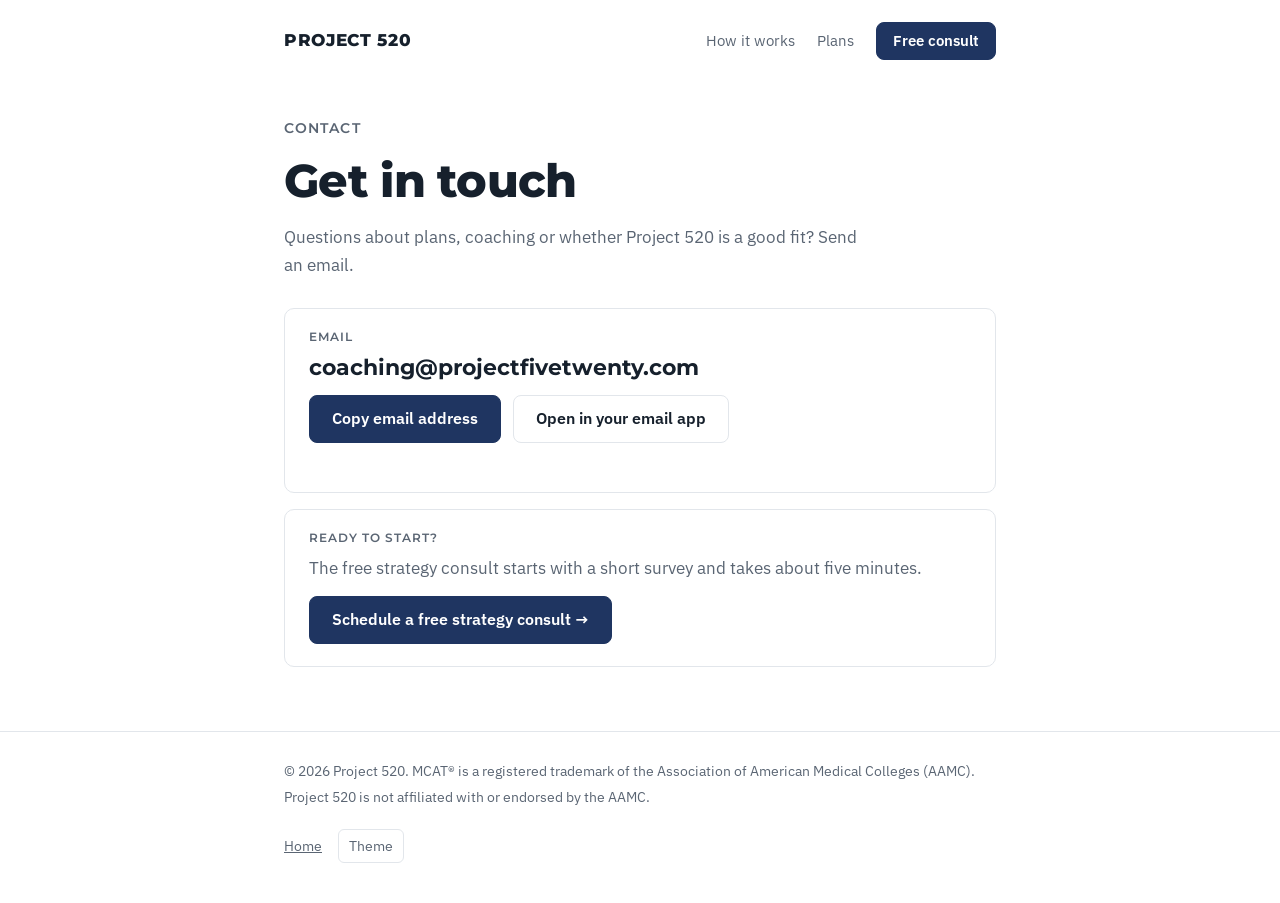
==== contact/index.html @ a98c102a "Add files via upload" ====
<!doctype html>
<html lang="en">
<head>
<meta charset="utf-8">
<meta name="viewport" content="width=device-width, initial-scale=1">
<title>Contact · Project 520</title>
<meta name="description" content="Get in touch with Project 520 about MCAT prep planning and coaching.">
<link rel="icon" href="data:image/svg+xml,%3Csvg xmlns='http://www.w3.org/2000/svg' viewBox='0 0 64 64'%3E%3Crect width='64' height='64' rx='14' fill='%231f3561'/%3E%3Ctext x='32' y='42' font-family='Arial' font-weight='700' font-size='26' fill='white' text-anchor='middle'%3E520%3C/text%3E%3C/svg%3E">
<link rel="preconnect" href="https://fonts.googleapis.com">
<link rel="preconnect" href="https://fonts.gstatic.com" crossorigin>
<link rel="stylesheet" href="https://fonts.googleapis.com/css2?family=Montserrat:wght@500;600;700;800&family=IBM+Plex+Sans:wght@400;500;600&display=swap">
<style>
:root {
  --bg: #ffffff;
  --ink: #16202c;
  --muted: #5a6573;
  --line: #e2e6eb;
  --soft: #f4f6f8;
  --accent: #1f3561;
  --accent-hover: #162746;
  --accent-ink: #ffffff;
  --green: #17936a;
  --font-head: "Montserrat", "Helvetica Neue", Arial, sans-serif;
  --font-body: "IBM Plex Sans", "Segoe UI", system-ui, sans-serif;
  color-scheme: light;
}
@media (prefers-color-scheme: dark) {
  :root:not([data-theme="light"]) {
    --bg: #11161c; --ink: #e6ebf0; --muted: #98a3af; --line: #29313b; --soft: #181f27;
    --accent: #7ba6ff; --accent-hover: #9bbcff; --accent-ink: #11161c; --green: #3fc590; color-scheme: dark;
  }
}
:root[data-theme="dark"] {
  --bg: #11161c; --ink: #e6ebf0; --muted: #98a3af; --line: #29313b; --soft: #181f27;
  --accent: #7ba6ff; --accent-hover: #9bbcff; --accent-ink: #11161c; --green: #3fc590; color-scheme: dark;
}

* { box-sizing: border-box; }
html { scroll-behavior: smooth; }
body {
  margin: 0; background: var(--bg); color: var(--ink);
  font: 400 17px/1.65 var(--font-body);
  -webkit-font-smoothing: antialiased;
}
a { color: var(--accent); }
.wrap { max-width: 760px; margin: 0 auto; padding: 0 24px; }
h1, h2, h3 { font-family: var(--font-head); margin: 0; line-height: 1.2; }
h1 { font-size: clamp(2rem, 5vw, 2.9rem); font-weight: 800; letter-spacing: -0.015em; }
h2 { font-size: clamp(1.45rem, 3.2vw, 1.85rem); font-weight: 700; margin-bottom: 20px; }
h3 { font-size: 1.08rem; font-weight: 700; margin-bottom: 6px; }
p { margin: 0 0 14px; }
.muted { color: var(--muted); }
section { padding: 56px 0; border-top: 1px solid var(--line); }

/* nav */
.nav .wrap { display: flex; align-items: center; justify-content: space-between; gap: 16px; padding-top: 22px; padding-bottom: 22px; }
.brand { font: 800 1.05rem/1 var(--font-head); color: var(--ink); text-decoration: none; letter-spacing: 0.04em; }
.nav-links { display: flex; align-items: center; gap: 22px; }
.nav-links a { color: var(--muted); text-decoration: none; font-size: 0.95rem; }
.nav-links a:hover { color: var(--ink); }

/* buttons */
.btn {
  display: inline-block; padding: 13px 22px; border-radius: 8px;
  font: 600 1rem/1.2 var(--font-body); text-decoration: none; cursor: pointer;
  background: var(--accent); color: var(--accent-ink); border: 1px solid var(--accent);
}
.btn:hover { background: var(--accent-hover); border-color: var(--accent-hover); }
.btn-plain { background: transparent; color: var(--ink); border-color: var(--line); }
.btn-plain:hover { background: var(--soft); border-color: var(--line); }
.nav-links .btn { padding: 9px 16px; font-size: 0.92rem; color: var(--accent-ink); }

/* hero */
.hero { border-top: 0; padding: 40px 0 56px; }
.tagline { font: 600 0.85rem/1 var(--font-head); letter-spacing: 0.08em; text-transform: uppercase; color: var(--muted); margin-bottom: 18px; }
.hero h1 .hl { color: var(--accent); }
.hero .lede { font-size: 1.12rem; color: var(--muted); margin-top: 20px; }
.ctas { display: flex; flex-wrap: wrap; gap: 12px; margin-top: 26px; }
.note { font-size: 0.9rem; color: var(--muted); margin-top: 14px; }


.value { font: 600 clamp(1.1rem, 2.4vw, 1.3rem)/1.4 var(--font-head); color: var(--ink); margin: 18px 0 0; }



/* steps */
.steps { list-style: none; margin: 0; padding: 0; display: grid; gap: 24px; }
.steps li { display: grid; grid-template-columns: 40px 1fr; gap: 14px; }
.step-num { width: 34px; height: 34px; border-radius: 50%; background: var(--soft); color: var(--accent); display: grid; place-items: center; font: 700 0.95rem/1 var(--font-head); }
.steps p { color: var(--muted); margin: 0; }
.free { color: var(--green); font-weight: 600; font-size: 0.85rem; margin-left: 6px; font-family: var(--font-body); }

/* features */
.features { display: grid; gap: 28px; }
.features p { color: var(--muted); margin-bottom: 8px; }
.features ul { margin: 0; padding-left: 20px; }
.features li { margin: 3px 0; }


/* plans */
.plans { display: grid; grid-template-columns: 1fr 1fr; gap: 16px; }
.plan { border: 1px solid var(--line); border-radius: 10px; padding: 24px; display: flex; flex-direction: column; }
.plan.featured { border-color: var(--accent); }
.price { font: 800 2.1rem/1 var(--font-head); margin: 10px 0 8px; }
.price small { font: 400 0.95rem/1 var(--font-body); color: var(--muted); }
.plan .price-note { font-size: 0.88rem; color: var(--muted); }
.plan .desc { color: var(--muted); font-size: 0.97rem; flex: 1; }
.plan .btn { align-self: flex-start; margin-top: 6px; }

.compare { width: 100%; border-collapse: collapse; margin-top: 32px; font-size: 0.95rem; }
.compare th, .compare td { padding: 10px 8px; text-align: left; border-bottom: 1px solid var(--line); }
.compare th { font-family: var(--font-head); font-weight: 700; font-size: 0.85rem; }
.compare .c { text-align: center; width: 90px; }
.yes { color: var(--green); font-weight: 700; }
.no { color: var(--muted); opacity: 0.5; }
.footnotes { margin-top: 14px; font-size: 0.85rem; color: var(--muted); }
.footnotes p { margin: 0 0 4px; }

/* founder */
.founder { display: grid; grid-template-columns: 140px 1fr; gap: 32px; align-items: start; }
.avatar { width: 140px; height: 140px; border-radius: 50%; object-fit: cover; background: var(--soft); overflow: hidden; color: transparent; }
.founder p { color: var(--muted); }
.sig { color: var(--ink) !important; font-weight: 600; }

/* faq */
.faq details { border-bottom: 1px solid var(--line); }
.faq details:first-child { border-top: 1px solid var(--line); }
.faq summary { cursor: pointer; list-style: none; padding: 16px 0; font-weight: 600; display: flex; justify-content: space-between; gap: 16px; }
.faq summary::-webkit-details-marker { display: none; }
.faq summary::after { content: "+"; color: var(--accent); font-weight: 600; font-size: 1.2rem; line-height: 1; }
.faq details[open] summary::after { content: "–"; }
.faq details p { color: var(--muted); }

/* final */
.final { text-align: center; }
.quote { margin: 0 auto 22px; max-width: 22em; font: 700 clamp(1.4rem, 3.4vw, 1.9rem)/1.3 var(--font-head); color: var(--ink); }
.final .ctas { justify-content: center; }

footer { border-top: 1px solid var(--line); padding: 28px 0 40px; color: var(--muted); font-size: 0.85rem; }
footer .wrap { display: flex; flex-wrap: wrap; justify-content: space-between; gap: 16px; }
footer p { margin: 0 0 4px; }
footer a { color: var(--muted); }
.theme-btn { background: none; border: 1px solid var(--line); color: var(--muted); border-radius: 6px; padding: 5px 10px; font: inherit; cursor: pointer; }

:focus-visible { outline: 3px solid var(--accent); outline-offset: 3px; border-radius: 4px; }

@media (max-width: 640px) {
  .wrap { padding: 0 16px; }
  body { font-size: 16px; }
  .nav-links a:not(.btn) { display: none; }
  .plans { grid-template-columns: 1fr; }
  .founder { grid-template-columns: 1fr; gap: 20px; }
  .avatar { width: 110px; height: 110px; }
  .ctas .btn { width: 100%; text-align: center; }
  .compare .c { width: 70px; }
  .compare th, .compare td { padding: 9px 4px; font-size: 0.88rem; }
}
@media (prefers-reduced-motion: reduce) { html { scroll-behavior: auto; } }
/* contact page */
.contact { border-top: 0; padding: 40px 0 64px; }
.contact h1 { margin-bottom: 14px; }
.contact .lede { font-size: 1.08rem; color: var(--muted); max-width: 34em; }
.cards { display: grid; gap: 16px; margin-top: 28px; }
.card { border: 1px solid var(--line); border-radius: 10px; padding: 22px 24px; }
.card .label { font: 600 0.78rem/1 var(--font-head); letter-spacing: 0.08em; text-transform: uppercase; color: var(--muted); margin-bottom: 10px; }
.email { font: 700 clamp(1.05rem, 3.6vw, 1.35rem)/1.3 var(--font-head); color: var(--ink); overflow-wrap: anywhere; margin-bottom: 14px; }
.card .ctas { margin-top: 0; }
.card p { color: var(--muted); }
.copied { font-size: 0.9rem; color: var(--green); margin: 10px 0 0; min-height: 1.2em; }
</style>
</head>
<body>

<header class="nav">
  <div class="wrap">
    <a class="brand" href="/">PROJECT 520</a>
    <nav class="nav-links" aria-label="Main">
      <a href="/#how">How it works</a>
      <a href="/#plans">Plans</a>
      <a class="btn js-consult" href="#">Free consult</a>
    </nav>
  </div>
</header>

<main>
  <section class="contact">
    <div class="wrap">
      <div class="tagline">Contact</div>
      <h1>Get in touch</h1>
      <p class="lede">Questions about plans, coaching or whether Project 520 is a good fit? Send an email.</p>

      <div class="cards">
        <div class="card">
          <div class="label">Email</div>
          <div class="email" id="email"></div>
          <div class="ctas">
            <button class="btn" type="button" id="copyBtn">Copy email address</button>
            <a class="btn btn-plain" id="mailBtn" href="#">Open in your email app</a>
          </div>
          <p class="copied" id="copied" role="status"></p>
        </div>
        <div class="card">
          <div class="label">Ready to start?</div>
          <p>The free strategy consult starts with a short survey and takes about five minutes.</p>
          <div class="ctas"><a class="btn js-consult" href="#">Schedule a free strategy consult →</a></div>
        </div>
      </div>
    </div>
  </section>
</main>

<footer>
  <div class="wrap">
    <div>
      <p>© <span id="yr">2026</span> Project 520. MCAT® is a registered trademark of the Association of American Medical Colleges (AAMC).</p>
      <p>Project 520 is not affiliated with or endorsed by the AAMC.</p>
    </div>
    <div style="display:flex;gap:16px;align-items:center">
      <a href="/">Home</a>
      <button class="theme-btn" id="themeBtn" type="button" aria-label="Toggle light or dark theme">Theme</button>
    </div>
  </div>
</footer>

<script>
  // ===== EDIT ME =====
  // Keep these the same as on the main page (index.html).
  var FORM_URL = "https://docs.google.com/forms/d/e/1FAIpQLSf1o5U1gilqUx3L-pWB06cm8P5lfhH_u22WM8IXq5zeu4WY2Q/viewform?usp=header";
  var CONTACT_EMAIL = "coaching@projectfivetwenty.com";
  // ===================

  (function () {
    document.querySelectorAll(".js-consult").forEach(function (a) {
      a.href = FORM_URL; a.target = "_blank"; a.rel = "noopener";
    });
    document.getElementById("email").textContent = CONTACT_EMAIL;
    document.getElementById("mailBtn").href = "mailto:" + CONTACT_EMAIL;
    document.getElementById("yr").textContent = new Date().getFullYear();

    var msg = document.getElementById("copied");
    function done(ok) { msg.textContent = ok ? "Copied. Paste it into your email." : "Couldn't copy. Select the address above and copy it."; }
    document.getElementById("copyBtn").addEventListener("click", function () {
      function fallback() {
        var ta = document.createElement("textarea");
        ta.value = CONTACT_EMAIL; ta.setAttribute("readonly", ""); ta.style.position = "fixed"; ta.style.opacity = "0";
        document.body.appendChild(ta); ta.select();
        var ok = false; try { ok = document.execCommand("copy"); } catch (e) {}
        ta.remove(); done(ok);
      }
      if (navigator.clipboard && navigator.clipboard.writeText) navigator.clipboard.writeText(CONTACT_EMAIL).then(function () { done(true); }, fallback);
      else fallback();
    });

    var root = document.documentElement;
    try { var saved = localStorage.getItem("p520-theme"); if (saved) root.setAttribute("data-theme", saved); } catch (e) {}
    document.getElementById("themeBtn").addEventListener("click", function () {
      var dark = root.getAttribute("data-theme") === "dark" ||
        (!root.getAttribute("data-theme") && matchMedia("(prefers-color-scheme: dark)").matches);
      var next = dark ? "light" : "dark";
      root.setAttribute("data-theme", next);
      try { localStorage.setItem("p520-theme", next); } catch (e) {}
    });
  })();
</script>
</body>
</html>
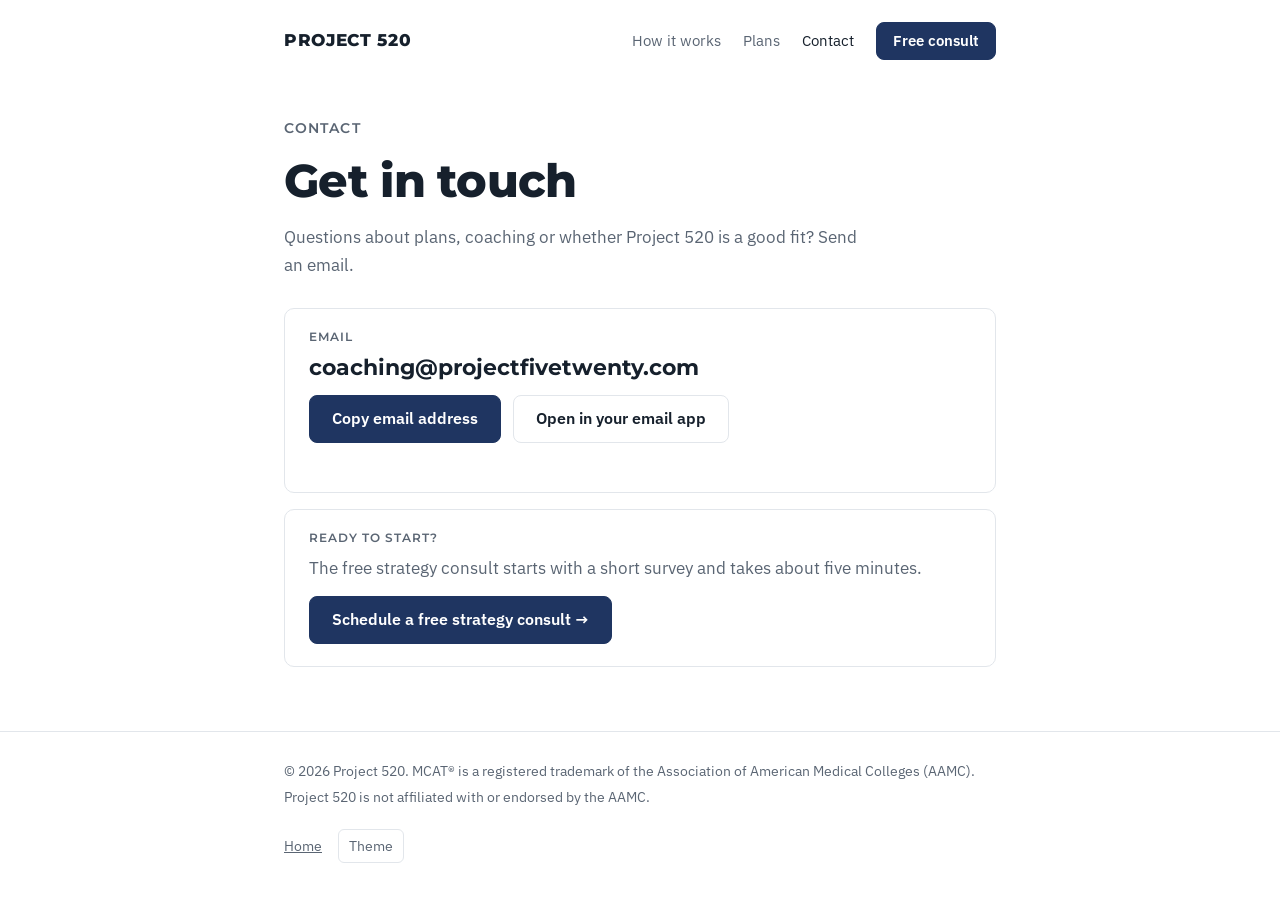
==== commit d21dc14a: "Add files via upload" ====
--- a/contact/index.html
+++ b/contact/index.html
@@ -177,6 +177,7 @@
     <nav class="nav-links" aria-label="Main">
       <a href="/#how">How it works</a>
       <a href="/#plans">Plans</a>
+      <a href="/contact/" aria-current="page" style="color:var(--ink)">Contact</a>
       <a class="btn js-consult" href="#">Free consult</a>
     </nav>
   </div>
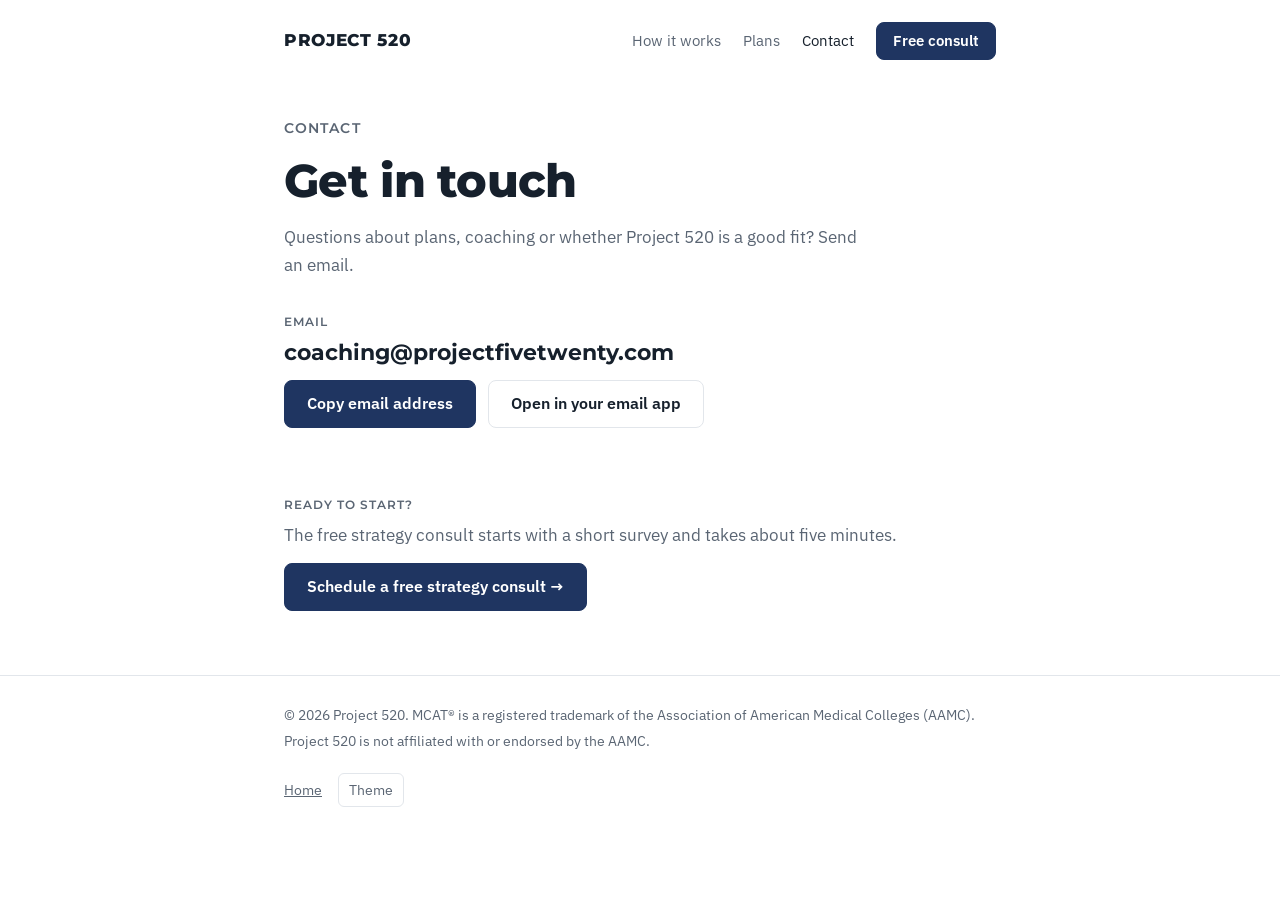
==== commit 07448b17: "Add files via upload visual changes" ====
--- a/contact/index.html
+++ b/contact/index.html
@@ -160,8 +160,8 @@
 .contact { border-top: 0; padding: 40px 0 64px; }
 .contact h1 { margin-bottom: 14px; }
 .contact .lede { font-size: 1.08rem; color: var(--muted); max-width: 34em; }
-.cards { display: grid; gap: 16px; margin-top: 28px; }
-.card { border: 1px solid var(--line); border-radius: 10px; padding: 22px 24px; }
+.cards { display: grid; gap: 44px; margin-top: 36px; }
+.card { padding: 0; }
 .card .label { font: 600 0.78rem/1 var(--font-head); letter-spacing: 0.08em; text-transform: uppercase; color: var(--muted); margin-bottom: 10px; }
 .email { font: 700 clamp(1.05rem, 3.6vw, 1.35rem)/1.3 var(--font-head); color: var(--ink); overflow-wrap: anywhere; margin-bottom: 14px; }
 .card .ctas { margin-top: 0; }
